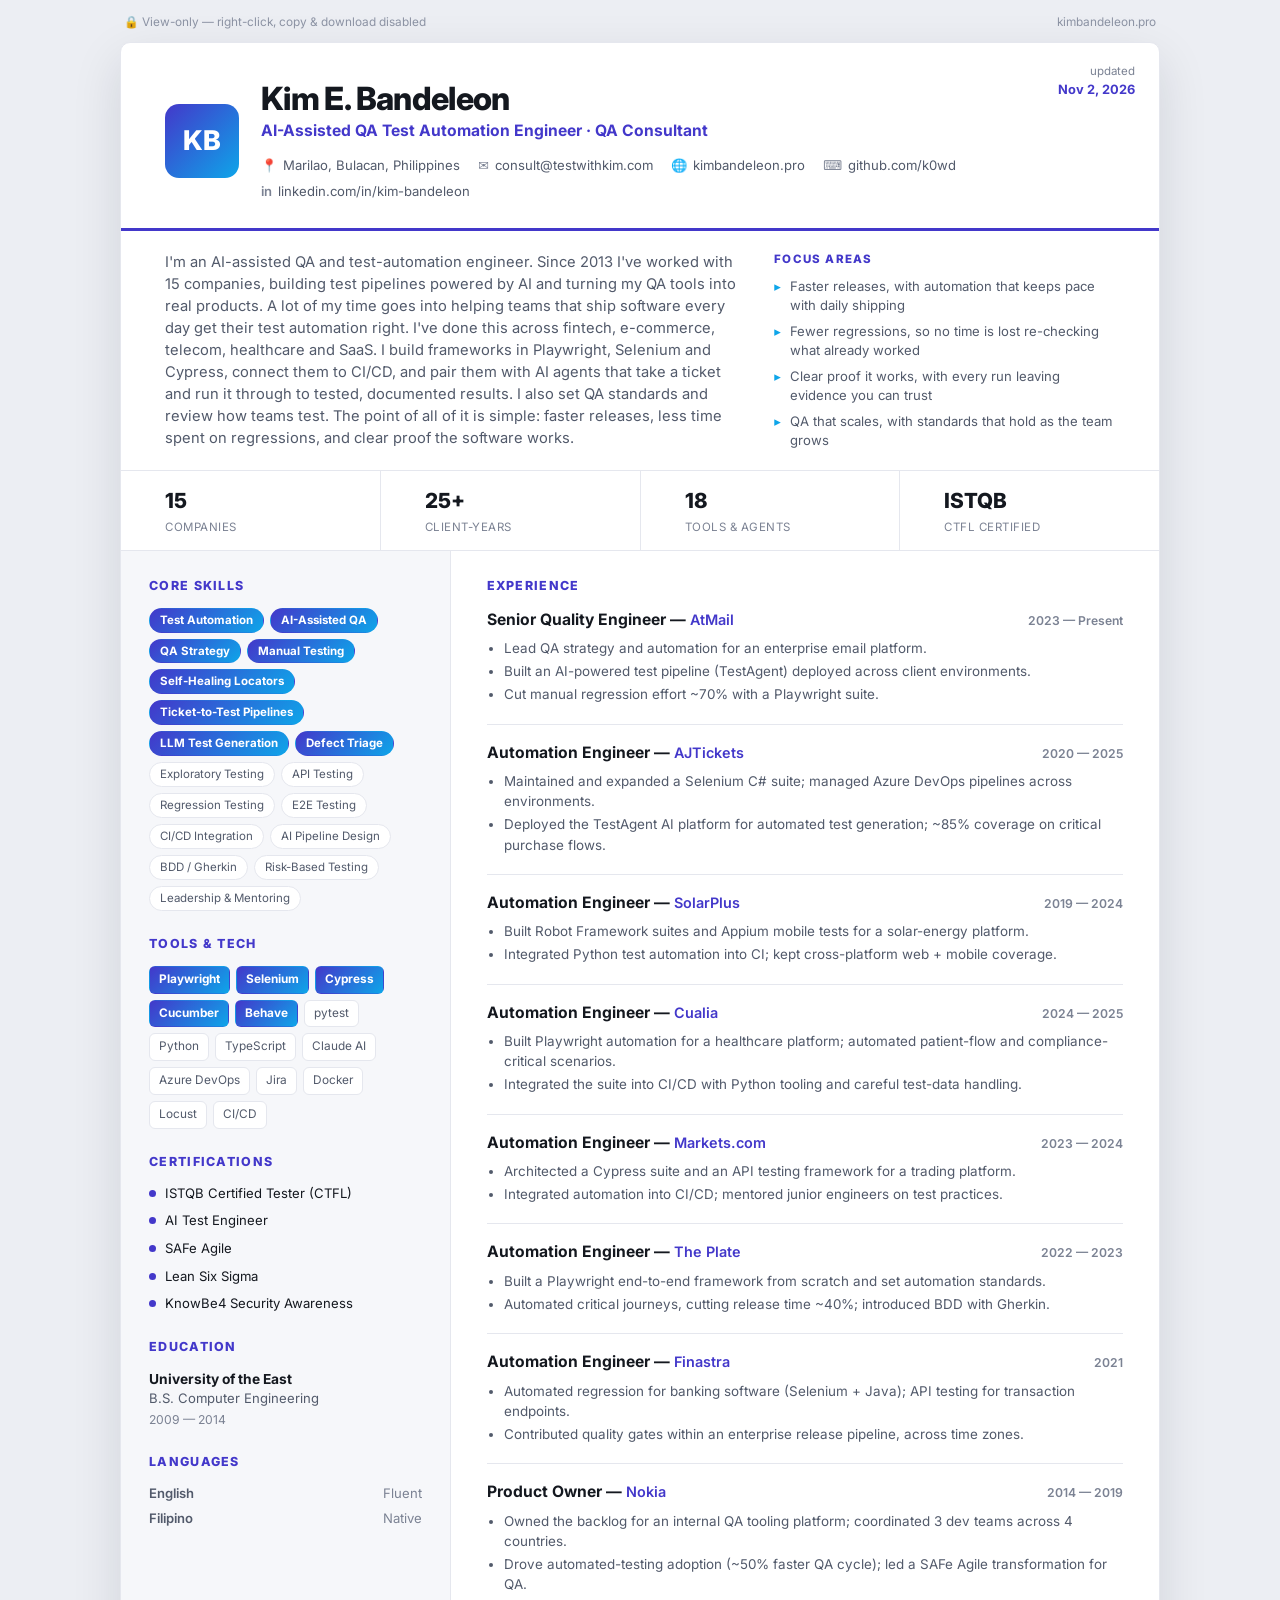
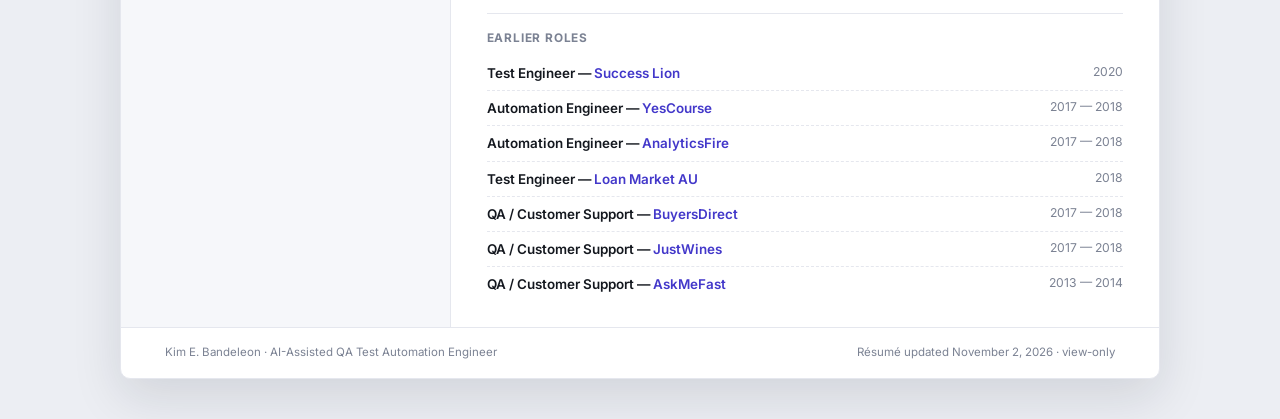
==== resume.html @ ddaf620b "Publish terminal/dashboard portfolio as the live homepage Replace index.html with the terminal/dashb" ====
<!DOCTYPE html>
<html lang="en">
<head>
<meta charset="UTF-8">
<meta name="viewport" content="width=device-width, initial-scale=1.0">
<title>Kim E. Bandeleon — Résumé</title>
<link rel="preconnect" href="https://fonts.googleapis.com">
<link rel="preconnect" href="https://fonts.gstatic.com" crossorigin>
<link href="https://fonts.googleapis.com/css2?family=Inter:wght@400;500;600;700;800&display=swap" rel="stylesheet">
<style>
  *,*::before,*::after{margin:0;padding:0;box-sizing:border-box}
  :root{--ink:#14181f;--sub:#525a6b;--muted:#7b8293;--line:#e5e7ee;--accent:#4338ca;--accent2:#0ea5e9;--panel:#f6f7fa;--page:#ffffff}
  html,body{background:#eceef3;color:var(--ink);font-family:'Inter',system-ui,sans-serif;line-height:1.5;-webkit-font-smoothing:antialiased;
    -webkit-user-select:none;-moz-user-select:none;user-select:none}
  img{-webkit-user-drag:none;user-drag:none;pointer-events:none}
  .viewtag{max-width:1040px;margin:0 auto;padding:14px 4px 0;display:flex;justify-content:space-between;align-items:center;gap:10px;flex-wrap:wrap;
    font-size:.74rem;color:#8b92a3}
  .viewtag .lock{display:inline-flex;align-items:center;gap:6px}
  .sheet{max-width:1040px;margin:10px auto 40px;background:var(--page);border:1px solid var(--line);border-radius:10px;
    box-shadow:0 18px 50px rgba(20,24,40,.12);overflow:hidden}
  .top{padding:38px 44px 26px;border-bottom:3px solid var(--accent);position:relative}
  .top .row{display:flex;gap:22px;align-items:center}
  .mono-av{flex:0 0 auto;width:74px;height:74px;border-radius:14px;background:linear-gradient(135deg,var(--accent),var(--accent2));
    color:#fff;font-weight:800;font-size:1.7rem;display:flex;align-items:center;justify-content:center;letter-spacing:1px}
  h1{font-size:2rem;font-weight:800;letter-spacing:-.02em;line-height:1.1}
  .role{color:var(--accent);font-weight:700;font-size:.98rem;margin-top:3px}
  .contact{margin-top:14px;display:flex;flex-wrap:wrap;gap:6px 18px;font-size:.82rem;color:var(--sub)}
  .contact span{display:inline-flex;align-items:center;gap:6px}
  .contact b{color:var(--muted);font-weight:600}
  .updated{position:absolute;top:20px;right:24px;font-size:.72rem;color:var(--muted);text-align:right}
  .updated b{display:block;color:var(--accent);font-weight:700;font-size:.8rem}
  .intro{display:grid;grid-template-columns:1.7fr 1fr;gap:30px;padding:20px 44px;border-bottom:1px solid var(--line);align-items:start}
  .summary{color:var(--sub);font-size:.92rem}
  .focus h3{font-size:.72rem;font-weight:800;letter-spacing:1.2px;text-transform:uppercase;color:var(--accent);margin-bottom:9px}
  .focus ul{list-style:none;display:flex;flex-direction:column;gap:7px}
  .focus li{font-size:.82rem;color:var(--sub);padding-left:16px;position:relative;line-height:1.45}
  .focus li::before{content:"▸";position:absolute;left:0;color:var(--accent2)}
  .statstrip{display:flex;flex-wrap:wrap;gap:0;border-bottom:1px solid var(--line)}
  .statstrip .s{flex:1 1 0;min-width:120px;padding:14px 44px;border-right:1px solid var(--line)}
  .statstrip .s:last-child{border-right:0}
  .statstrip .v{font-size:1.3rem;font-weight:800;color:var(--ink)}
  .statstrip .k{font-size:.72rem;color:var(--muted);text-transform:uppercase;letter-spacing:.5px;margin-top:2px}
  .cols{display:grid;grid-template-columns:1fr 2.15fr}
  .side{padding:26px 28px;background:var(--panel);border-right:1px solid var(--line)}
  .main{padding:26px 36px}
  h2{font-size:.78rem;font-weight:800;letter-spacing:1.3px;text-transform:uppercase;color:var(--accent);margin:0 0 12px}
  .side section+section{margin-top:24px}
  .scloud{display:flex;flex-wrap:wrap;gap:6px}
  .scloud span{font-size:.72rem;padding:4px 10px;border-radius:999px;border:1px solid var(--line);color:var(--sub);background:#fff;line-height:1.3}
  .scloud .f{background:linear-gradient(135deg,var(--accent),var(--accent2));color:#fff;border-color:transparent;font-weight:700}
  .chips{display:flex;flex-wrap:wrap;gap:6px}
  .chips span{font-size:.74rem;color:var(--sub);background:#fff;border:1px solid var(--line);border-radius:6px;padding:4px 9px}
  .chips .f{background:linear-gradient(135deg,var(--accent),var(--accent2));color:#fff;border-color:transparent;font-weight:700}
  .certs{display:flex;flex-direction:column;gap:8px}
  .cert{display:flex;gap:9px;align-items:flex-start;font-size:.82rem}
  .cert .d{width:7px;height:7px;border-radius:50%;background:var(--accent);margin-top:6px;flex:0 0 auto}
  .edu .inst{font-weight:700;font-size:.86rem}
  .edu .deg{font-size:.82rem;color:var(--sub)}
  .edu .dt{font-size:.76rem;color:var(--muted);margin-top:2px}
  .lang{display:flex;justify-content:space-between;font-size:.82rem;margin-bottom:5px}
  .lang b{color:var(--sub);font-weight:600}.lang span{color:var(--muted)}
  .job{padding:0 0 16px;margin-bottom:16px;border-bottom:1px solid var(--line)}
  .job:last-child{border-bottom:0;margin-bottom:0}
  .job .jh{display:flex;justify-content:space-between;gap:12px;flex-wrap:wrap;align-items:baseline}
  .job .jr{font-weight:700;font-size:.98rem}
  .job .jc{color:var(--accent);font-weight:600;font-size:.9rem}
  .job .jd{font-size:.76rem;color:var(--muted);white-space:nowrap;font-weight:600}
  .job ul{margin:7px 0 0 17px}
  .job li{font-size:.84rem;color:var(--sub);margin-bottom:3px}
  .compact{display:flex;justify-content:space-between;gap:12px;flex-wrap:wrap;font-size:.84rem;padding:7px 0;border-bottom:1px dashed var(--line)}
  .compact:last-child{border-bottom:0}
  .compact .c-role{font-weight:600}.compact .c-co{color:var(--accent);font-weight:600}.compact .c-dt{color:var(--muted);font-size:.76rem}
  .prod{margin-bottom:10px;font-size:.84rem}
  .prod b{font-weight:700}.prod span{color:var(--sub)}
  .older-h{font-size:.74rem;font-weight:700;color:var(--muted);text-transform:uppercase;letter-spacing:.8px;margin:6px 0 8px}
  footer{padding:16px 44px;border-top:1px solid var(--line);font-size:.72rem;color:var(--muted);display:flex;justify-content:space-between;flex-wrap:wrap;gap:8px}
  @media(max-width:720px){.cols{grid-template-columns:1fr}.side{border-right:0;border-bottom:1px solid var(--line)}
    .intro{grid-template-columns:1fr;gap:18px}
    .top,.intro,.statstrip .s{padding-left:24px;padding-right:24px}.updated{position:static;text-align:left;margin-top:12px}}
  @media print{html,body{background:#fff}.viewtag{display:none}.sheet{box-shadow:none;border:0;margin:0;border-radius:0}
    @page{margin:14mm}}
</style>
</head>
<body>
  <div class="viewtag">
    <span class="lock">🔒 View-only — right-click, copy &amp; download disabled</span>
    <span>kimbandeleon.pro</span>
  </div>
  <div class="sheet">
    <div class="top">
      <div class="updated">updated<b>Nov 2, 2026</b></div>
      <div class="row">
        <div class="mono-av">KB</div>
        <div>
          <h1>Kim E. Bandeleon</h1>
          <div class="role">AI-Assisted QA Test Automation Engineer · QA Consultant</div>
          <div class="contact">
            <span><b>📍</b> Marilao, Bulacan, Philippines</span>
            <span><b>✉</b> consult@testwithkim.com</span>
            <span><b>🌐</b> kimbandeleon.pro</span>
            <span><b>⌨</b> github.com/k0wd</span>
            <span><b>in</b> linkedin.com/in/kim-bandeleon</span>
          </div>
        </div>
      </div>
    </div>

    <div class="intro">
      <p class="summary">I'm an AI-assisted QA and test-automation engineer. Since 2013 I've worked with 15 companies,
        building test pipelines powered by AI and turning my QA tools into real products. A lot of my time goes into
        helping teams that ship software every day get their test automation right. I've done this across fintech,
        e-commerce, telecom, healthcare and SaaS. I build frameworks in Playwright, Selenium and Cypress, connect them to
        CI/CD, and pair them with AI agents that take a ticket and run it through to tested, documented results. I also set
        QA standards and review how teams test. The point of all of it is simple: faster releases, less time spent on
        regressions, and clear proof the software works.</p>
      <div class="focus">
        <h3>Focus Areas</h3>
        <ul>
          <li>Faster releases, with automation that keeps pace with daily shipping</li>
          <li>Fewer regressions, so no time is lost re-checking what already worked</li>
          <li>Clear proof it works, with every run leaving evidence you can trust</li>
          <li>QA that scales, with standards that hold as the team grows</li>
        </ul>
      </div>
    </div>

    <div class="statstrip">
      <div class="s"><div class="v">15</div><div class="k">Companies</div></div>
      <div class="s"><div class="v">25+</div><div class="k">Client-years</div></div>
      <div class="s"><div class="v">18</div><div class="k">Tools &amp; agents</div></div>
      <div class="s"><div class="v">ISTQB</div><div class="k">CTFL certified</div></div>
    </div>

    <div class="cols">
      <aside class="side">
        <section>
          <h2>Core Skills</h2>
          <div class="scloud">
            <span class="f">Test Automation</span>
            <span class="f">AI-Assisted QA</span>
            <span class="f">QA Strategy</span>
            <span class="f">Manual Testing</span>
            <span class="f">Self-Healing Locators</span>
            <span class="f">Ticket-to-Test Pipelines</span>
            <span class="f">LLM Test Generation</span>
            <span class="f">Defect Triage</span>
            <span>Exploratory Testing</span>
            <span>API Testing</span>
            <span>Regression Testing</span>
            <span>E2E Testing</span>
            <span>CI/CD Integration</span>
            <span>AI Pipeline Design</span>
            <span>BDD / Gherkin</span>
            <span>Risk-Based Testing</span>
            <span>Leadership &amp; Mentoring</span>
          </div>
        </section>
        <section>
          <h2>Tools &amp; Tech</h2>
          <div class="chips">
            <span class="f">Playwright</span><span class="f">Selenium</span><span class="f">Cypress</span><span class="f">Cucumber</span>
            <span class="f">Behave</span><span>pytest</span><span>Python</span><span>TypeScript</span><span>Claude AI</span>
            <span>Azure DevOps</span><span>Jira</span><span>Docker</span><span>Locust</span><span>CI/CD</span>
          </div>
        </section>
        <section>
          <h2>Certifications</h2>
          <div class="certs">
            <div class="cert"><span class="d"></span><span>ISTQB Certified Tester (CTFL)</span></div>
            <div class="cert"><span class="d"></span><span>AI Test Engineer</span></div>
            <div class="cert"><span class="d"></span><span>SAFe Agile</span></div>
            <div class="cert"><span class="d"></span><span>Lean Six Sigma</span></div>
            <div class="cert"><span class="d"></span><span>KnowBe4 Security Awareness</span></div>
          </div>
        </section>
        <section>
          <h2>Education</h2>
          <div class="edu">
            <div class="inst">University of the East</div>
            <div class="deg">B.S. Computer Engineering</div>
            <div class="dt">2009 — 2014</div>
          </div>
        </section>
        <section>
          <h2>Languages</h2>
          <div class="lang"><b>English</b><span>Fluent</span></div>
          <div class="lang"><b>Filipino</b><span>Native</span></div>
        </section>
      </aside>

      <main class="main">
        <section>
          <h2>Experience</h2>

          <div class="job">
            <div class="jh"><span class="jr">Senior Quality Engineer — <span class="jc">AtMail</span></span><span class="jd">2023 — Present</span></div>
            <ul>
              <li>Lead QA strategy and automation for an enterprise email platform.</li>
              <li>Built an AI-powered test pipeline (TestAgent) deployed across client environments.</li>
              <li>Cut manual regression effort ~70% with a Playwright suite.</li>
            </ul>
          </div>
          <div class="job">
            <div class="jh"><span class="jr">Automation Engineer — <span class="jc">AJTickets</span></span><span class="jd">2020 — 2025</span></div>
            <ul>
              <li>Maintained and expanded a Selenium C# suite; managed Azure DevOps pipelines across environments.</li>
              <li>Deployed the TestAgent AI platform for automated test generation; ~85% coverage on critical purchase flows.</li>
            </ul>
          </div>
          <div class="job">
            <div class="jh"><span class="jr">Automation Engineer — <span class="jc">SolarPlus</span></span><span class="jd">2019 — 2024</span></div>
            <ul>
              <li>Built Robot Framework suites and Appium mobile tests for a solar-energy platform.</li>
              <li>Integrated Python test automation into CI; kept cross-platform web + mobile coverage.</li>
            </ul>
          </div>
          <div class="job">
            <div class="jh"><span class="jr">Automation Engineer — <span class="jc">Cualia</span></span><span class="jd">2024 — 2025</span></div>
            <ul>
              <li>Built Playwright automation for a healthcare platform; automated patient-flow and compliance-critical scenarios.</li>
              <li>Integrated the suite into CI/CD with Python tooling and careful test-data handling.</li>
            </ul>
          </div>
          <div class="job">
            <div class="jh"><span class="jr">Automation Engineer — <span class="jc">Markets.com</span></span><span class="jd">2023 — 2024</span></div>
            <ul>
              <li>Architected a Cypress suite and an API testing framework for a trading platform.</li>
              <li>Integrated automation into CI/CD; mentored junior engineers on test practices.</li>
            </ul>
          </div>
          <div class="job">
            <div class="jh"><span class="jr">Automation Engineer — <span class="jc">The Plate</span></span><span class="jd">2022 — 2023</span></div>
            <ul>
              <li>Built a Playwright end-to-end framework from scratch and set automation standards.</li>
              <li>Automated critical journeys, cutting release time ~40%; introduced BDD with Gherkin.</li>
            </ul>
          </div>
          <div class="job">
            <div class="jh"><span class="jr">Automation Engineer — <span class="jc">Finastra</span></span><span class="jd">2021</span></div>
            <ul>
              <li>Automated regression for banking software (Selenium + Java); API testing for transaction endpoints.</li>
              <li>Contributed quality gates within an enterprise release pipeline, across time zones.</li>
            </ul>
          </div>
          <div class="job">
            <div class="jh"><span class="jr">Product Owner — <span class="jc">Nokia</span></span><span class="jd">2014 — 2019</span></div>
            <ul>
              <li>Owned the backlog for an internal QA tooling platform; coordinated 3 dev teams across 4 countries.</li>
              <li>Drove automated-testing adoption (~50% faster QA cycle); led a SAFe Agile transformation for QA.</li>
            </ul>
          </div>

          <div class="older-h">Earlier roles</div>
          <div class="compact"><span class="c-role">Test Engineer — <span class="c-co">Success Lion</span></span><span class="c-dt">2020</span></div>
          <div class="compact"><span class="c-role">Automation Engineer — <span class="c-co">YesCourse</span></span><span class="c-dt">2017 — 2018</span></div>
          <div class="compact"><span class="c-role">Automation Engineer — <span class="c-co">AnalyticsFire</span></span><span class="c-dt">2017 — 2018</span></div>
          <div class="compact"><span class="c-role">Test Engineer — <span class="c-co">Loan Market AU</span></span><span class="c-dt">2018</span></div>
          <div class="compact"><span class="c-role">QA / Customer Support — <span class="c-co">BuyersDirect</span></span><span class="c-dt">2017 — 2018</span></div>
          <div class="compact"><span class="c-role">QA / Customer Support — <span class="c-co">JustWines</span></span><span class="c-dt">2017 — 2018</span></div>
          <div class="compact"><span class="c-role">QA / Customer Support — <span class="c-co">AskMeFast</span></span><span class="c-dt">2013 — 2014</span></div>
        </section>
      </main>
    </div>

    <footer>
      <span>Kim E. Bandeleon · AI-Assisted QA Test Automation Engineer</span>
      <span>Résumé updated November 2, 2026 · view-only</span>
    </footer>
  </div>

  <script>
  // View-only: block right-click, selection, copy, drag, and save/view-source shortcuts.
  ['contextmenu','selectstart','dragstart','copy','cut'].forEach(function(evt){
    document.addEventListener(evt,function(e){e.preventDefault();return false;});
  });
  document.addEventListener('keydown',function(e){
    var k=(e.key||'').toLowerCase();
    if((e.ctrlKey||e.metaKey)&&(k==='s'||k==='u'||k==='c'||k==='a')){e.preventDefault();return false;}
    if(k==='f12'){e.preventDefault();return false;}
  });
  </script>
</body>
</html>
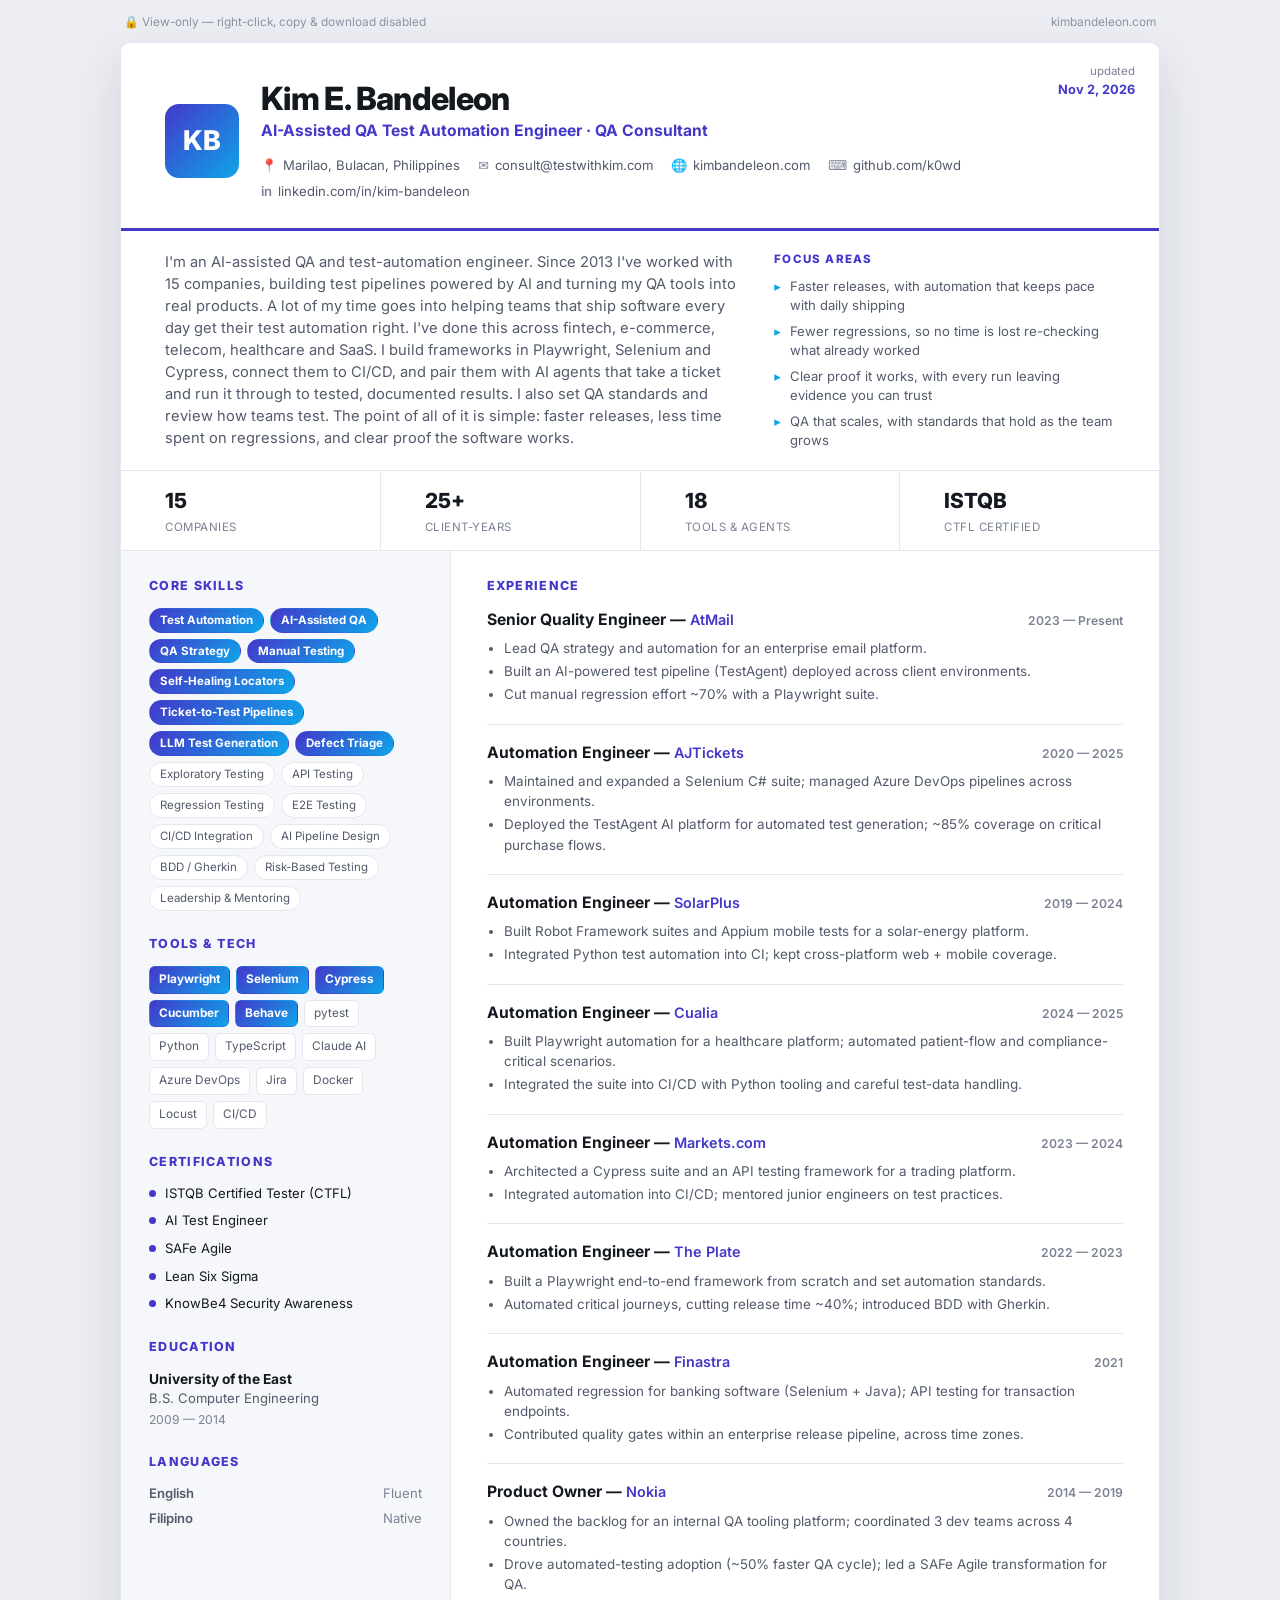
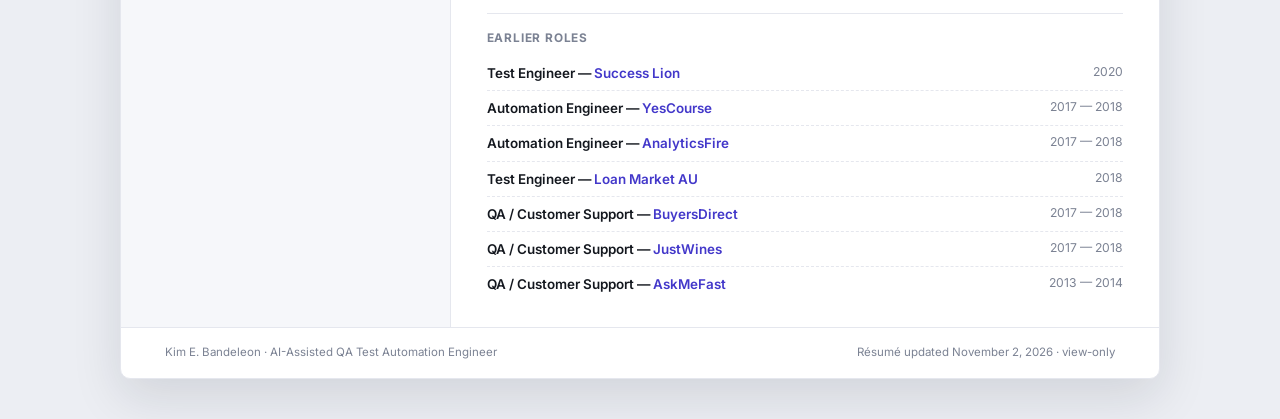
==== commit 763dc03f: "Switch custom domain to kimbandeleon.com CNAME, canonical, OG/Twitter, JSON-LD, sitemap, robots, res" ====
--- a/resume.html
+++ b/resume.html
@@ -84,7 +84,7 @@
 <body>
   <div class="viewtag">
     <span class="lock">🔒 View-only — right-click, copy &amp; download disabled</span>
-    <span>kimbandeleon.pro</span>
+    <span>kimbandeleon.com</span>
   </div>
   <div class="sheet">
     <div class="top">
@@ -97,7 +97,7 @@
           <div class="contact">
             <span><b>📍</b> Marilao, Bulacan, Philippines</span>
             <span><b>✉</b> consult@testwithkim.com</span>
-            <span><b>🌐</b> kimbandeleon.pro</span>
+            <span><b>🌐</b> kimbandeleon.com</span>
             <span><b>⌨</b> github.com/k0wd</span>
             <span><b>in</b> linkedin.com/in/kim-bandeleon</span>
           </div>
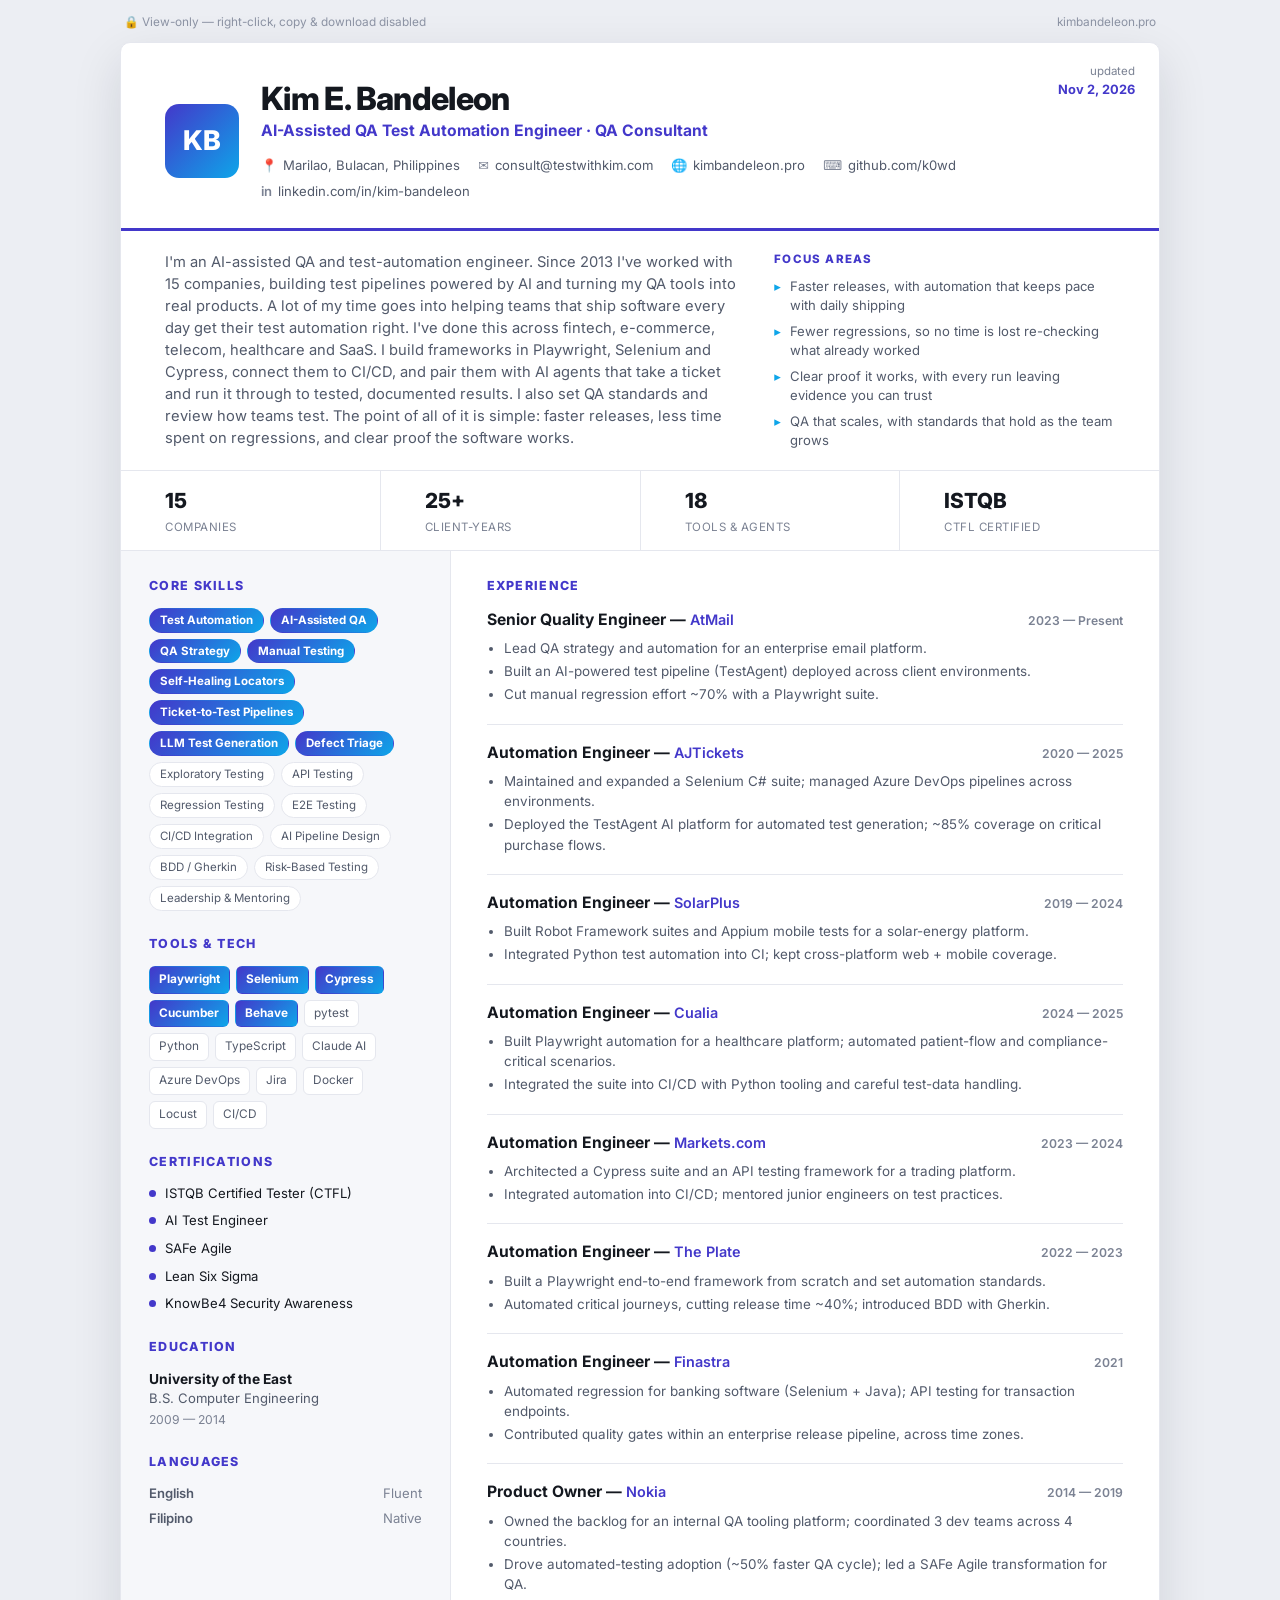
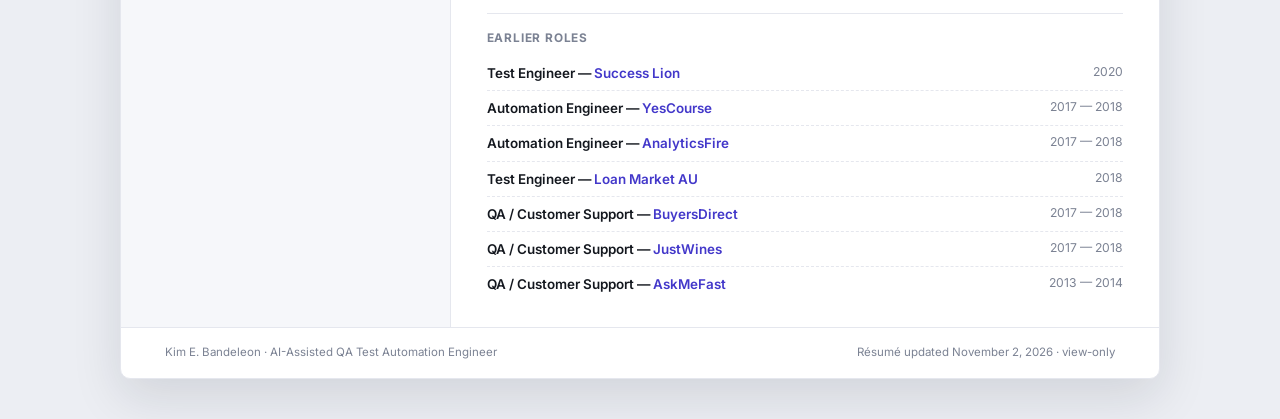
==== commit 3498e105: "Revert custom domain to kimbandeleon.pro (temporary) .com DNS still points to Canva during transfer," ====
--- a/resume.html
+++ b/resume.html
@@ -84,7 +84,7 @@
 <body>
   <div class="viewtag">
     <span class="lock">🔒 View-only — right-click, copy &amp; download disabled</span>
-    <span>kimbandeleon.com</span>
+    <span>kimbandeleon.pro</span>
   </div>
   <div class="sheet">
     <div class="top">
@@ -97,7 +97,7 @@
           <div class="contact">
             <span><b>📍</b> Marilao, Bulacan, Philippines</span>
             <span><b>✉</b> consult@testwithkim.com</span>
-            <span><b>🌐</b> kimbandeleon.com</span>
+            <span><b>🌐</b> kimbandeleon.pro</span>
             <span><b>⌨</b> github.com/k0wd</span>
             <span><b>in</b> linkedin.com/in/kim-bandeleon</span>
           </div>
